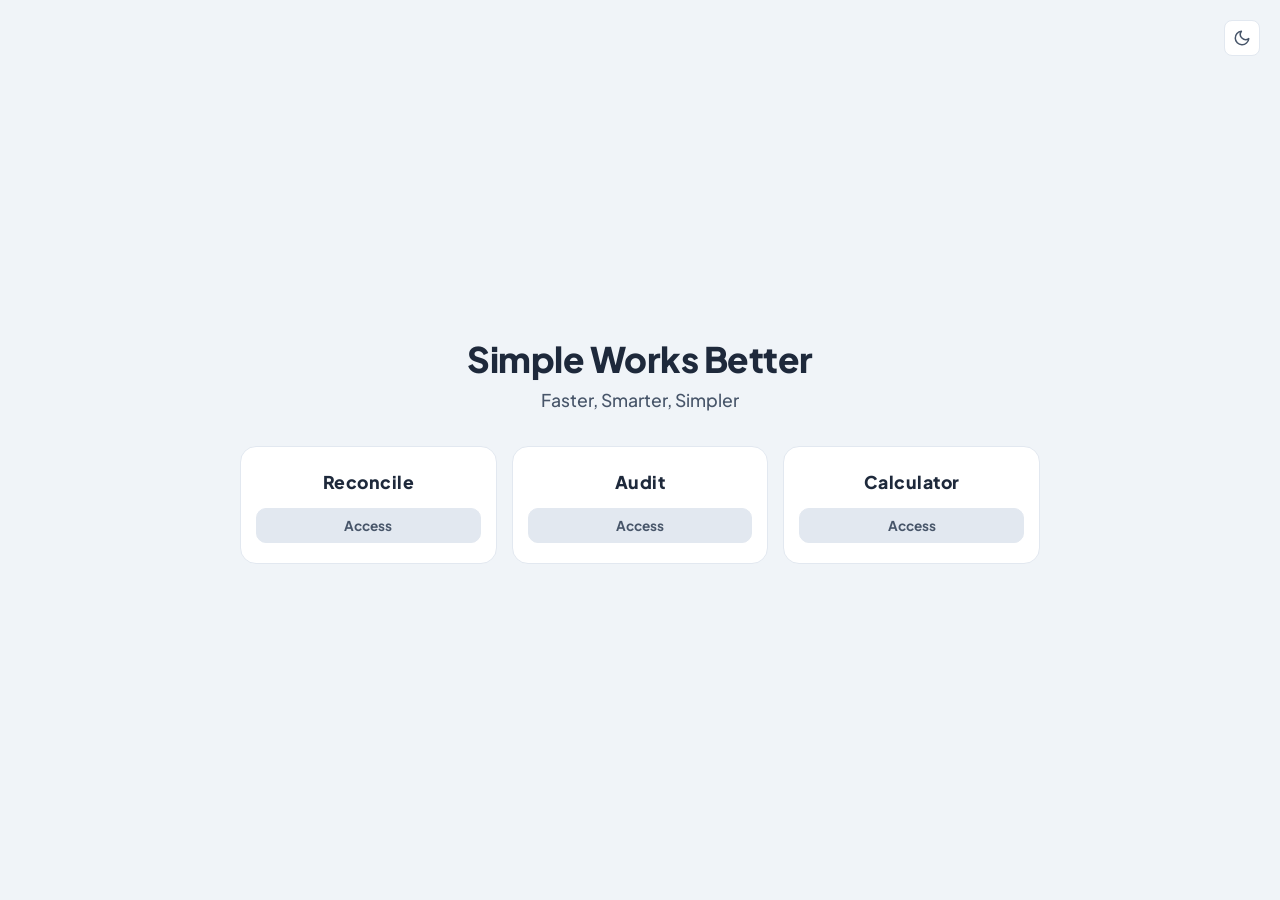
==== index.html @ 7413df95 "initial commit" ====
<!DOCTYPE html>
<html lang="id">

<head>
    <meta charset="UTF-8">
    <meta name="viewport" content="width=device-width, initial-scale=1.0">
    <meta name="description"
        content="Super Tools Hub - Kumpulan alat produktivitas (Audit, Calculator, Reconcile) yang didesain agar cepat, pintar, dan simpel.">
    <meta name="theme-color" content="#000000">
    <title>Super Tools</title>

    <link rel="icon" type="image/svg+xml" href="assets/favicon.svg">
    <link rel="apple-touch-icon" href="assets/icon-192.png">
    <link rel="manifest" href="manifest.json">
    
    <style>
        :root { --bg-main: #fbf7f1; --text-main: #3e2723; }
        [data-theme="dark"] { --bg-main: #1e1a18; --text-main: #efebe5; }
        body { background-color: var(--bg-main); color: var(--text-main); margin: 0; }
    </style>


    <script>
        if (localStorage.getItem('supertools_theme') === 'dark') {
            document.documentElement.setAttribute('data-theme', 'dark');
        } else {
            document.documentElement.removeAttribute('data-theme');
        }
    </script>
    <link rel="preconnect" href="https://fonts.googleapis.com">
    <link rel="preconnect" href="https://fonts.gstatic.com" crossorigin>
    <link href="https://fonts.googleapis.com/css2?family=Plus+Jakarta+Sans:wght@400;500;600;700;800&display=swap"
        rel="stylesheet">
    <link rel="stylesheet" href="shared/css/theme.css">
    <link rel="stylesheet" href="style.css">
</head>

<body>

    <button class="theme-toggle" id="themeToggleBtn" onclick="toggleTheme()" title="Switch Theme"></button>

    <main class="main-wrapper">

        <header class="header-section">
            <h1>Simple Works Better</h1>
            <p>Faster, Smarter, Simpler</p>
        </header>

        <section class="cards-container">
            <div class="card">
                <h2>Reconcile</h2>
                <a href="Reconcile/" class="card-btn">Access</a>
            </div>

            <div class="card">
                <h2>Audit</h2>
                <a href="Audit/" class="card-btn">Access</a>
            </div>

            <div class="card">
                <h2>Calculator</h2>
                <a href="Calculator/" class="card-btn">Access</a>
            </div>

        </section>

    </main>

    <script src="script.js"></script>
</body>

</html>
---- shared/css/theme.css ----
:root {
    --font-main: 'Plus Jakarta Sans', sans-serif;

    --hl-qris-bg: #fef08a;
    --hl-qris-txt: #854d0e;
    
    --hl-edc-bg: #bef264;
    --hl-edc-txt: #1a2e05;
    
    --hl-ops-bg: #cffafe;
    --hl-ops-txt: #0891b2;
    
    --hl-setoran-bg: #fce7f3;
    --hl-setoran-txt: #9d174d;

    --bg-main: #f0f4f8;
    --surface: #ffffff;
    --surface-hover: #e2e8f0;
    --text-main: #1e293b;
    --text-muted: #475569;
    --border-color: #e2e8f0;
    --border-hover: #cbd5e1;
    --summary-bg: #f1f5f9;
    --summary-text: #1e293b;

    --accent-color: #2563eb;
    --accent-shadow: rgba(37, 99, 235, 0.15);
    --copy-success-bg: #2563eb;
    --copy-success-icon: #ffffff;
}

[data-theme="dark"] {
    --bg-main: #0f172a;
    --surface: #1e293b;
    --surface-hover: #334155;
    --text-main: #f8fafc;
    --text-muted: #94a3b8;
    --border-color: #334155;
    --border-hover: #475569;
    --summary-bg: #1e293b;
    --summary-text: #f8fafc;

    --accent-color: #60a5fa;
    --accent-shadow: rgba(96, 165, 250, 0.25);
    --copy-success-bg: #60a5fa;
    --copy-success-icon: #0f172a;
}

body {
    background-color: var(--bg-main);
    color: var(--text-main);
}
---- style.css ----
* {
    margin: 0;
    padding: 0;
    box-sizing: border-box;
}

body {
    font-family: var(--font-main);
    min-height: 100vh;
    display: flex;
    justify-content: center;
    align-items: center;
    padding: 20px;
    overflow-x: hidden;
    transition: background-color 0.3s, color 0.3s;
}

@keyframes fadeIn {
    from { opacity: 0; transform: translateY(20px); }
    to { opacity: 1; transform: translateY(0); }
}

.main-wrapper {
    max-width: 900px;
    width: 100%;
    text-align: center;
    position: relative;
    z-index: 10;
    animation: fadeIn 0.8s cubic-bezier(0.175, 0.885, 0.32, 1.275) forwards;
}

.theme-toggle {
    position: absolute;
    top: 20px;
    right: 20px;
    background: var(--surface);
    color: var(--text-muted);
    border: 1px solid var(--border-color);
    padding: 8px;
    border-radius: 8px;
    cursor: pointer;
    transition: 0.2s;
    display: flex;
    align-items: center;
    justify-content: center;
    z-index: 100;
}

.theme-toggle:hover {
    background: var(--border-color);
    color: var(--text-main);
}

.header-section {
    margin-bottom: 35px;
}

.header-section h1 {
    font-weight: 800;
    font-size: 2.2rem;
    letter-spacing: -0.5px;
    color: var(--text-main);
    margin-bottom: 8px;
}

.header-section p {
    font-weight: 500;
    font-size: 1.1rem;
    color: var(--text-muted);
    max-width: 500px;
    margin: 0 auto;
}

.cards-container {
    display: grid;
    grid-template-columns: repeat(3, 1fr);
    gap: 15px;
    justify-content: center;
    max-width: 800px;
    margin: 0 auto;
}

.card {
    background: var(--surface);
    border: 1px solid var(--border-color);
    padding: 24px 15px 20px;
    border-radius: 16px;
    text-align: center;
    display: flex;
    flex-direction: column;
    justify-content: center;
    align-items: center;
    transition: transform 0.3s, border-color 0.3s;
    box-shadow: 0 4px 20px -5px var(--shadow-color);
}

.card:hover {
    transform: translateY(-4px);
    border-color: var(--text-muted);
}

.card h2 {
    font-weight: 800;
    font-size: 1.1rem;
    margin-bottom: 15px;
    color: var(--text-main);
    letter-spacing: 0.5px;
}

.card-btn {
    display: inline-flex;
    align-items: center;
    justify-content: center;
    padding: 8px 16px;
    font-weight: 700;
    font-size: 0.85rem;
    text-decoration: none;
    border-radius: 10px;
    transition: background-color 0.3s, transform 0.3s, color 0.3s;
    width: 100%;
    background: var(--surface-hover);
    color: var(--text-muted);
    border: 1px solid var(--border-color);
    cursor: pointer;
}

.card-btn:hover {
    transform: translateY(-2px);
    background: var(--border-color);
    color: var(--text-main);
}

@media (max-width: 640px) {
    .header-section { margin-top: 30px; }
    .header-section h1 { font-size: 1.8rem; }
    .header-section p { font-size: 0.95rem; }
    .cards-container { 
        grid-template-columns: 1fr; 
        max-width: 320px;
        margin: 0 auto; 
    }
    .card { padding: 20px 15px; }
}
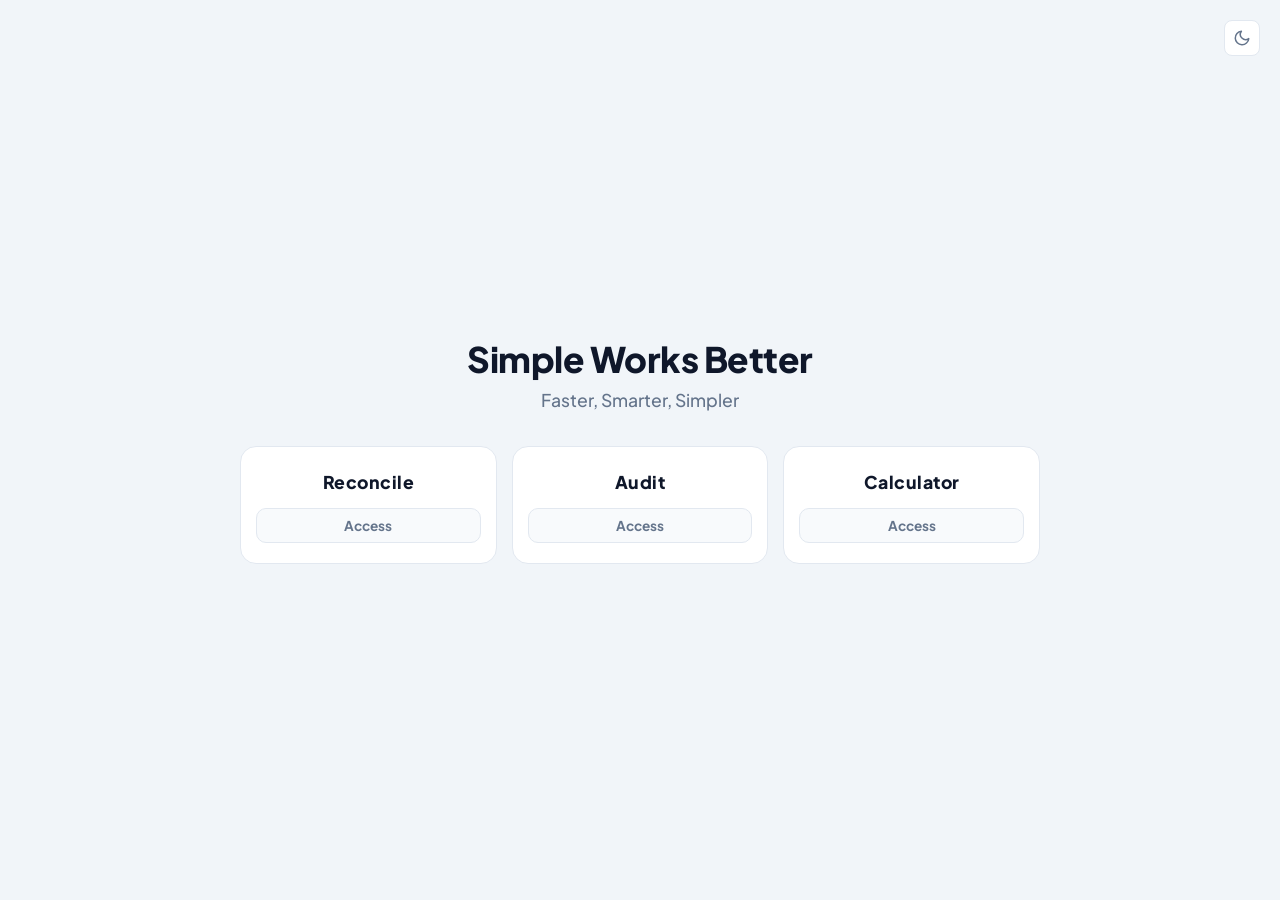
==== commit b5cb0599: "ui" ====
--- a/index.html
+++ b/index.html
@@ -14,9 +14,8 @@
     <link rel="manifest" href="manifest.json">
     
     <style>
-        :root { --bg-main: #fbf7f1; --text-main: #3e2723; }
-        [data-theme="dark"] { --bg-main: #1e1a18; --text-main: #efebe5; }
-        body { background-color: var(--bg-main); color: var(--text-main); margin: 0; }
+        html { background-color: #f1f5f9; color: #0f172a; }
+        html[data-theme="dark"] { background-color: #020617; color: #f8fafc; color-scheme: dark; }
     </style>
 
 
--- a/shared/css/theme.css
+++ b/shared/css/theme.css
@@ -1,52 +1,73 @@
 :root {
     --font-main: 'Plus Jakarta Sans', sans-serif;
+    color-scheme: light;
 
-    --hl-qris-bg: #fef08a;
-    --hl-qris-txt: #854d0e;
-    
-    --hl-edc-bg: #bef264;
-    --hl-edc-txt: #1a2e05;
-    
-    --hl-ops-bg: #cffafe;
-    --hl-ops-txt: #0891b2;
-    
+    /* Highlight Colors - Sangat lembut dan nyaman di mata */
+    --hl-qris-bg: #fef9c3;
+    --hl-qris-txt: #a16207;
+    --hl-edc-bg: #dcfce7;
+    --hl-edc-txt: #15803d;
+    --hl-ops-bg: #e0f2fe;
+    --hl-ops-txt: #0369a1;
     --hl-setoran-bg: #fce7f3;
     --hl-setoran-txt: #9d174d;
 
-    --bg-main: #f0f4f8;
+    /* Light Theme - Modern Fintech */
+    --bg-main: #f1f5f9;
     --surface: #ffffff;
-    --surface-hover: #e2e8f0;
-    --text-main: #1e293b;
-    --text-muted: #475569;
+    --surface-hover: #f8fafc;
+    --text-main: #0f172a;
+    --text-muted: #64748b;
     --border-color: #e2e8f0;
     --border-hover: #cbd5e1;
-    --summary-bg: #f1f5f9;
-    --summary-text: #1e293b;
+    --summary-bg: #eef2ff;
+    --summary-text: #312e81;
 
-    --accent-color: #2563eb;
-    --accent-shadow: rgba(37, 99, 235, 0.15);
-    --copy-success-bg: #2563eb;
+    --accent-color: #6366f1; /* Vibrant Indigo */
+    --accent-shadow: rgba(99, 102, 241, 0.2);
+    --copy-success-bg: #10b981; /* Emerald Green */
     --copy-success-icon: #ffffff;
 }
 
 [data-theme="dark"] {
-    --bg-main: #0f172a;
-    --surface: #1e293b;
-    --surface-hover: #334155;
+    color-scheme: dark;
+    
+    /* Highlight Colors - Khusus Dark Mode agar tidak menyilaukan */
+    --hl-qris-bg: rgba(234, 179, 8, 0.15);
+    --hl-qris-txt: #fde047;
+    --hl-edc-bg: rgba(34, 197, 94, 0.15);
+    --hl-edc-txt: #86efac;
+    --hl-ops-bg: rgba(14, 165, 233, 0.15);
+    --hl-ops-txt: #7dd3fc;
+    --hl-setoran-bg: rgba(236, 72, 153, 0.15);
+    --hl-setoran-txt: #f9a8d4;
+
+    /* Dark Theme - Midnight OLED */
+    --bg-main: #020617;
+    --surface: #0f172a;
+    --surface-hover: #1e293b;
     --text-main: #f8fafc;
     --text-muted: #94a3b8;
-    --border-color: #334155;
-    --border-hover: #475569;
+    --border-color: #1e293b;
+    --border-hover: #334155;
     --summary-bg: #1e293b;
     --summary-text: #f8fafc;
 
-    --accent-color: #60a5fa;
-    --accent-shadow: rgba(96, 165, 250, 0.25);
-    --copy-success-bg: #60a5fa;
-    --copy-success-icon: #0f172a;
+    --accent-color: #818cf8;
+    --accent-shadow: rgba(129, 140, 248, 0.25);
+    --copy-success-bg: #10b981;
+    --copy-success-icon: #ffffff;
 }
 
 body {
     background-color: var(--bg-main);
     color: var(--text-main);
+    font-family: var(--font-main);
+    margin: 0;
+    -webkit-font-smoothing: antialiased;
+}
+
+@keyframes fadeIn {
+    from { opacity: 0; transform: translateY(15px); }
+    to { opacity: 1; transform: translateY(0); }
 }
--- a/style.css
+++ b/style.css
@@ -7,7 +7,6 @@
 }
 
 body {
-    font-family: var(--font-main);
     min-height: 100vh;
     display: flex;
     justify-content: center;
@@ -17,18 +16,13 @@
     transition: background-color 0.3s, color 0.3s;
 }
 
-@keyframes fadeIn {
-    from { opacity: 0; transform: translateY(20px); }
-    to { opacity: 1; transform: translateY(0); }
-}
-
 .main-wrapper {
     max-width: 900px;
     width: 100%;
     text-align: center;
     position: relative;
     z-index: 10;
-    animation: fadeIn 0.8s cubic-bezier(0.175, 0.885, 0.32, 1.275) forwards;
+    animation: fadeIn 1s cubic-bezier(0.175, 0.885, 0.32, 1.275) forwards;
 }
 
 .theme-toggle {
@@ -143,5 +137,3 @@
     }
     .card { padding: 20px 15px; }
 }
-
-
